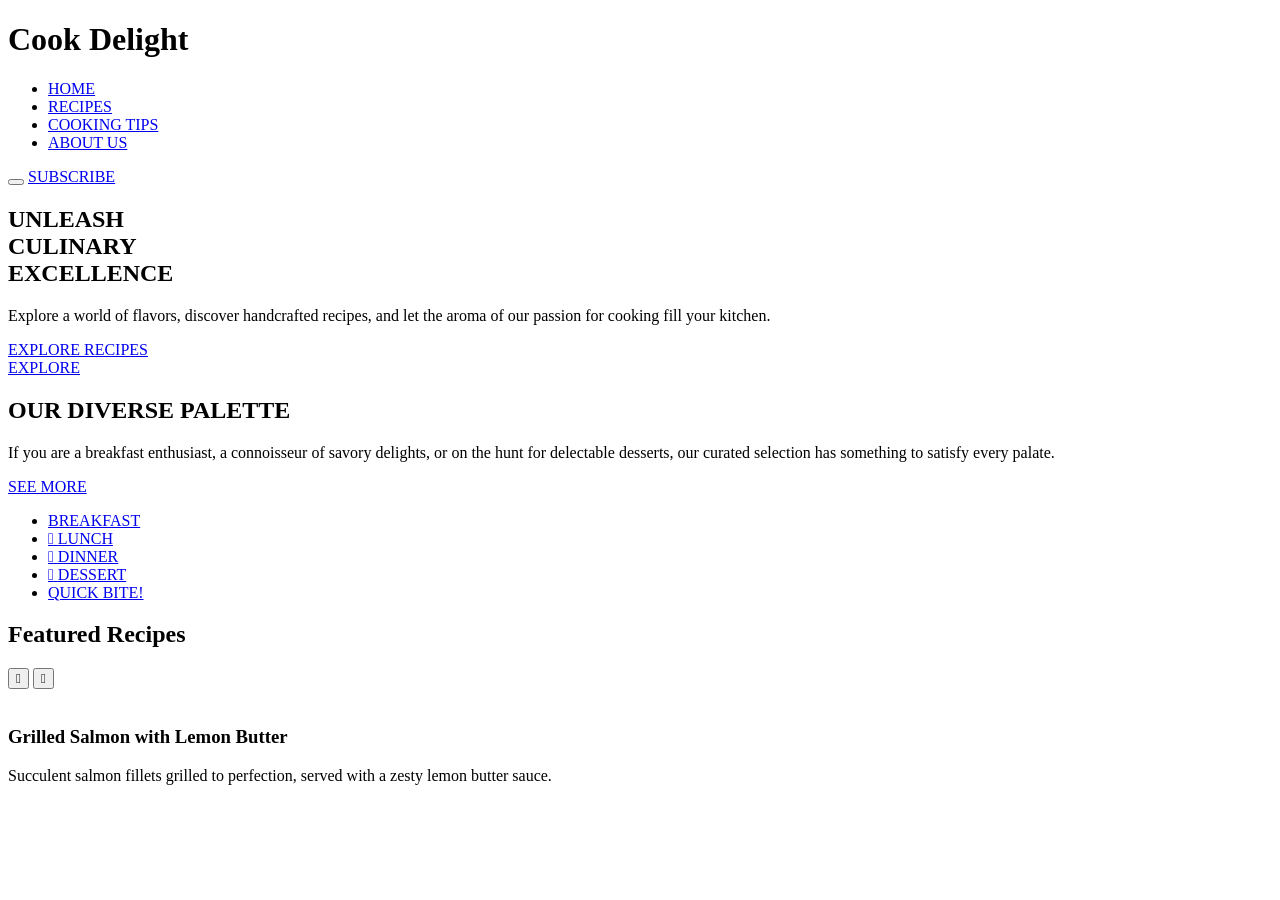
==== Buoi3/btvn3/index.html @ 0aa3905b "BTVN2" ====
<!DOCTYPE html>
<html lang="en">
<head>
    <meta charset="UTF-8">
    <meta name="viewport" content="width=device-width, initial-scale=1.0">
    <title>Document</title>
    <link rel="stylesheet" href="https://cdnjs.cloudflare.com/ajax/libs/font-awesome/5.15.4/css/all.min.css" />
    <link rel="stylesheet" href="btvn.css">
</head>
<body>

    <header>
        <div class="header">
            <h1>Cook Delight</h1>
        </div> 

        <div class="menu">
        <ul>
            <li><a href="#">HOME</a></li>
            <li><a href="#">RECIPES</a></li>
            <li><a href="#">COOKING TIPS</a></li>
            <li><a href="#">ABOUT US</a></li>
        </ul>
        </div>

        <div class="look">
            <div class="look for">
                <button class="look1" aria-label="Search">
                    <i class="fa-solid fa-magnifying-glass"></i>
                </button>
            <a href="#" class="look2">SUBSCRIBE</a>
        </div>
    </header>
    
    <main>

    <section class="banner">
        <div class="content">
            <h1> 
                UNLEASH<br>
                CULINARY<br>
                EXCELLENCE
            </h1>

            <p>Explore a world of flavors, discover handcrafted recipes, and let the aroma of our passion for cooking fill your kitchen.</p>

            <a href="#">EXPLORE RECIPES</a>
        </div> 
    </section>

    <section class="categories">
        <div class="categories_left">
            <a href="#">EXPLORE</a>

            <h1>OUR DIVERSE PALETTE</h1>

            <p>If you are a breakfast enthusiast, a connoisseur of savory delights, or on the hunt for delectable desserts, our curated selection has something to satisfy every palate.</p>

            <a href="#">SEE MORE</a>
        </div>

        <div class="categories_right">
            <ul>
                <li class="list">
                    <a href="#">
                        <i class="fa-solid fa-mug-saucer"></i>
                        <span class="category__name">BREAKFAST</span>
                    </a></li>
                <li class="list">
                    <a href="#">
                        <i class="fa-solid fa-utensils"></i>
                        <span class="category__name">LUNCH</span>
                    </a></li>
                <li class="list">
                    <a href="#">
                        <i class="fa-solid fa-hotdog"></i>
                        <span class="category__name">DINNER</span>
                    </a></li>
                <li class="list">
                    <a href="#">
                        <i class="fa-solid fa-stroopwafel"></i>
                        <span class="category__name">DESSERT</span>
                    </a></li>
                <li class="list">
                    <a href="#">
                        <i class="fa-solid fa-truck-fast"></i>
                        <span class="category__name">QUICK BITE!</span>
                    </a></li>
            </ul>
        </div>
    </section>

    <section class="featured">
        <div class="title">
            <h2>Featured Recipes</h2>

            <div class="arrow">
                 <button class="featured__arrow">
                <i class="fa-solid fa-arrow-left"></i>
            </button>

                <button class="featured__arrow">
                <i class="fa-solid fa-arrow-right"></i>
                </button>
            </div>
        </div>

        <div class="dish">
            <article class="dish1">
                <img src="images/dish1.jpg" alt="">
                <h3>Grilled Salmon with Lemon Butter</h3>
                <p>Succulent salmon fillets grilled to perfection, served with a zesty lemon butter sauce.</p>
            </article>
        </div>
    </section>
    </main>
    
        
   
        

        

        
            
       
</body>
</html>
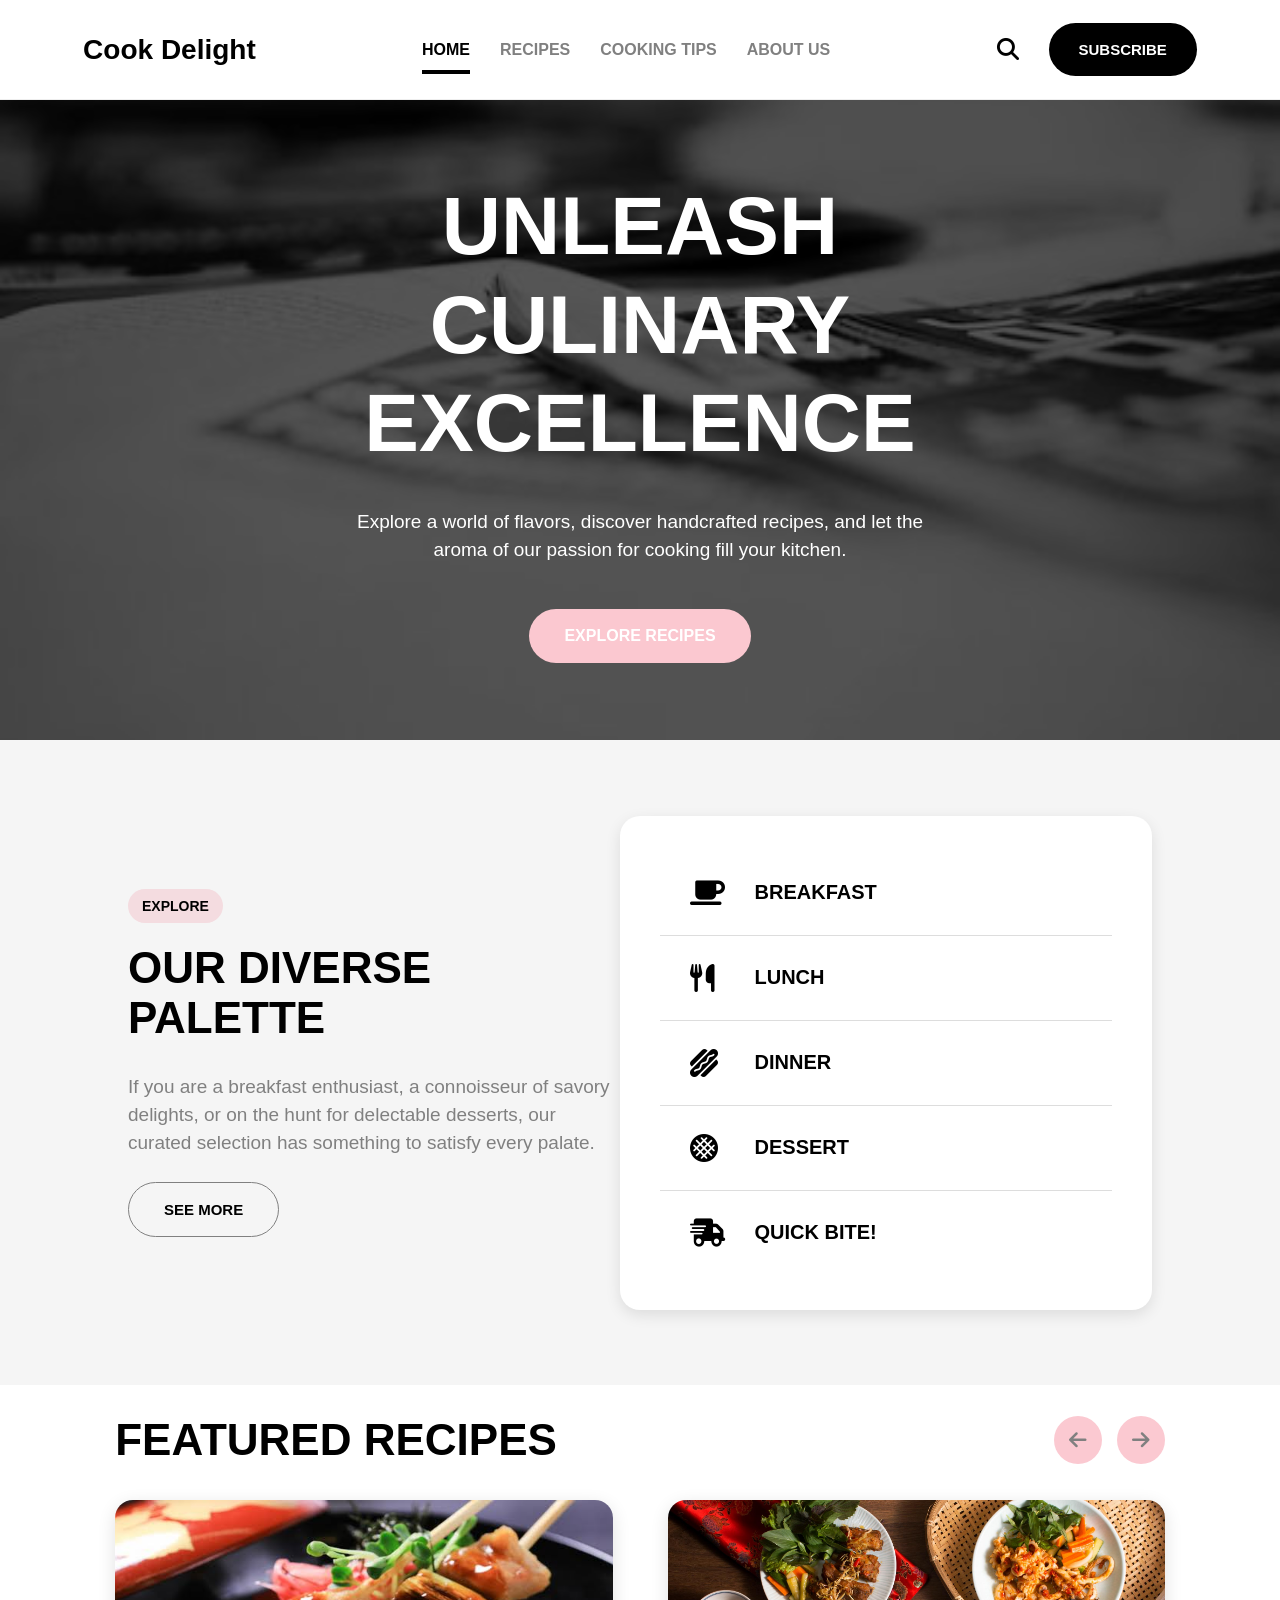
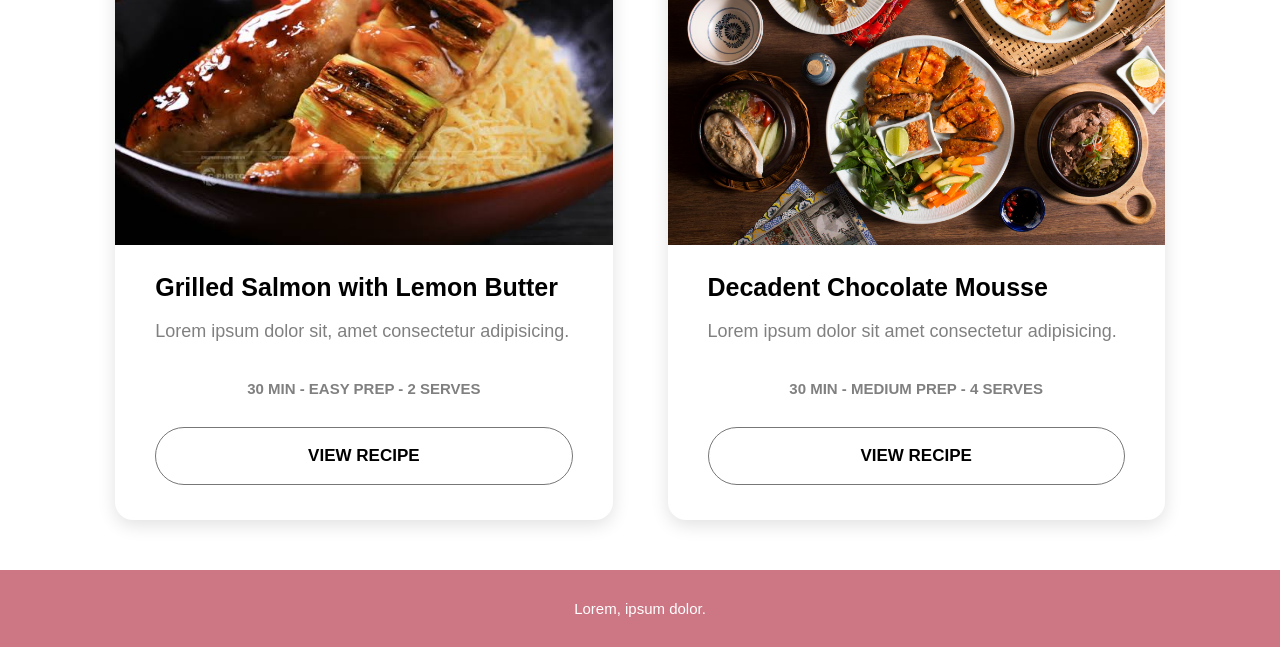
==== commit 4887990f: "Hoan thanh BTVN 3" ====
--- a/Buoi3/btvn3/index.html
+++ b/Buoi3/btvn3/index.html
@@ -4,7 +4,7 @@
     <meta charset="UTF-8">
     <meta name="viewport" content="width=device-width, initial-scale=1.0">
     <title>Document</title>
-    <link rel="stylesheet" href="https://cdnjs.cloudflare.com/ajax/libs/font-awesome/5.15.4/css/all.min.css" />
+    <link rel="stylesheet" href="https://cdnjs.cloudflare.com/ajax/libs/font-awesome/6.4.0/css/all.min.css">
     <link rel="stylesheet" href="btvn.css">
 </head>
 <body>
@@ -35,6 +35,7 @@
     <main>
 
     <section class="banner">
+        <img src="images.jpg">
         <div class="content">
             <h1> 
                 UNLEASH<br>
@@ -107,22 +108,48 @@
 
         <div class="dish">
             <article class="dish1">
-                <img src="images/dish1.jpg" alt="">
+                <img src="anh1.jpg">
                 <h3>Grilled Salmon with Lemon Butter</h3>
-                <p>Succulent salmon fillets grilled to perfection, served with a zesty lemon butter sauce.</p>
+                <p>Lorem ipsum dolor sit, amet consectetur adipisicing.
+                </p>
+                <div class="dish_info">
+                        30 MIN - EASY PREP - 2 SERVES
+                        
+                </div>
+                    <a href="#" class="view_recipe">
+                        VIEW RECIPE
+                    </a>
+            </article>
+
+            <article class="dish1">
+                <img src="anh2.jpg">
+
+                <div class="dish_content">
+                    <h3>Decadent Chocolate Mousse</h3>
+
+                    <p>
+                        Lorem ipsum dolor sit amet consectetur adipisicing.
+                    </p>
+
+                    <div class="dish_info">
+                        30 MIN - MEDIUM PREP - 4 SERVES
+                    </div>
+
+                    <a href="#" class="view_recipe">
+                        VIEW RECIPE
+                    </a>
+                </div>
             </article>
         </div>
+
+        </div>
     </section>
+
     </main>
-    
-        
-   
-        
 
-        
+    <footer>
+        <p>Lorem, ipsum dolor.</p>
+    </footer>
 
-        
-            
-       
 </body>
 </html>
--- a/Buoi3/btvn3/btvn.css
+++ b/Buoi3/btvn3/btvn.css
@@ -0,0 +1,365 @@
+
+* {
+    margin: 0;
+    padding: 0;
+    box-sizing: border-box;
+}
+
+body {
+    font-family: Arial, sans-serif;
+    color: black;
+    background-color: white;
+}
+
+header {
+    width: 100%;
+    height: 100px;
+    display: flex;
+    align-items: center;
+    justify-content: space-around;
+    background-color: white;
+    border-bottom: 1px solid #eee;
+    position: sticky;
+    top: 0;
+    z-index: 100;
+}
+
+.header h1 {
+    font-size: 28px;
+    font-weight: bold;
+}
+
+.menu ul {
+    display: flex;
+    list-style: none;
+    gap: 30px;
+}
+
+.menu ul li a {
+    text-decoration: none;
+    color: gray;
+    font-size: 16px;
+    font-weight: bold;
+}
+
+.menu ul li:first-child a {
+    color: black;
+    border-bottom: 4px solid black;
+    padding-bottom: 12px;
+}
+
+.menu ul li a:hover {
+    color: rgb(149, 144, 144);
+}
+
+.look {
+    display: flex;
+    align-items: center;
+    gap: 30px;
+}
+
+.look1 {
+    border: none;
+    background: none;
+    font-size: 22px;
+    cursor: pointer;
+}
+
+.look1:hover {
+    color: pink;
+}
+
+.look2 {
+    text-decoration: none;
+    background-color: black;
+    color: white;
+    padding: 18px 30px;
+    border-radius: 40px;
+    font-size: 15px;
+    font-weight: bold;
+}
+
+.look2:hover {
+    background-color: pink;
+    color: white;
+}
+
+.banner {
+    width: 100%;
+    height: 640px;
+    position: relative;
+    display: flex;
+    align-items: center;
+    justify-content: center;
+    text-align: center;
+    overflow: hidden;
+}
+
+.banner img {
+    width: 100%;
+    height: 100%;
+    object-fit: cover;
+    position: absolute;
+    top: 0;
+    left: 0;
+    filter: brightness(35%);
+}
+
+.content {
+    position: relative;
+    z-index: 1;
+    width: 600px;
+    color: white;
+}
+
+.content h1 {
+    font-size: 82px;
+    line-height: 1.2;
+    font-weight: bold;
+    margin-bottom: 35px;
+}
+
+.content p {
+    font-size: 19px;
+    line-height: 28px;
+    margin-bottom: 45px;
+}
+
+.content a {
+    display: inline-block;
+    text-decoration: none;
+    background-color: rgb(251, 200, 208);
+    color: white;
+    padding: 18px 35px;
+    border-radius: 35px;
+    font-size: 16px;
+    font-weight: bold;
+}
+
+.content a:hover {
+    background-color: white;
+    color: pink;
+}
+
+.categories {
+    width: 100%;
+    height: 645px;
+    background-color: #f5f5f5;
+    display: flex;
+    align-items: center;
+    justify-content: space-evenly;
+    padding: 50px 10%;
+}
+
+.categories_left {
+    width: 48%;
+}
+
+.categories_left a:first-child {
+    display: inline-block;
+    text-decoration: none;
+    color: black;
+    background-color: rgb(244, 220, 224);
+    padding: 9px 14px;
+    border-radius: 25px;
+    font-size: 14px;
+    font-weight: bold;
+    margin-bottom: 20px;
+}
+
+.categories_left h1 {
+    font-size: 44px;
+    margin-bottom: 30px;
+}
+
+.categories_left p {
+    color: gray;
+    font-size: 19px;
+    line-height: 28px;
+    margin-bottom: 25px;
+}
+
+.categories_left a:last-child {
+    display: inline-block;
+    text-decoration: none;
+    color: black;
+    border: 1px solid gray;
+    padding: 18px 35px;
+    border-radius: 35px;
+    font-size: 15px;
+    font-weight: bold;
+}
+
+.categories_left a:last-child:hover {
+    background-color: pink;
+    color: white;
+}
+
+.categories_right {
+    width: 52%;
+    background-color: white;
+    padding: 35px 40px;
+    border-radius: 20px;
+    box-shadow: 0 5px 15px rgba(0, 0, 0, 0.1);
+}
+
+.categories_right ul {
+    list-style: none;
+}
+
+.categories_right ul li {
+    border-bottom: 1px solid #ddd;
+    padding: 28px 30px;
+}
+
+.categories_right ul li:last-child {
+    border-bottom: none;
+}
+
+.categories_right ul li a {
+    display: flex;
+    align-items: center;
+    text-decoration: none;
+    color: black;
+}
+
+.categories_right ul li i {
+    font-size: 28px;
+    width: 65px;
+    color: black;
+}
+
+.category__name {
+    font-size: 20px;
+    font-weight: bold;
+}
+
+.categories_right ul li a:hover {
+    color: gray;
+}
+
+.categories_right ul li a:hover i {
+    color: gray;
+}
+
+.featured {
+    width: 100%;
+    padding: 30px 9% 50px;
+    background-color: white;
+}
+
+.title {
+    display: flex;
+    align-items: center;
+    justify-content: space-between;
+    margin-bottom: 35px;
+}
+
+.title h2 {
+    font-size: 44px;
+    text-transform: uppercase;
+}
+
+.arrow {
+    display: flex;
+    gap: 15px;
+}
+
+.featured__arrow {
+    width: 48px;
+    height: 48px;
+    border: none;
+    border-radius: 50%;
+    background-color: rgb(251, 201, 209);
+    font-size: 20px;
+    color: gray;
+    cursor: pointer;
+}
+
+.featured__arrow:hover {
+    background-color: rgb(246, 231, 234);
+    color: white;
+}
+
+.dish {
+    display: flex;
+    justify-content: space-between;
+    gap: 55px;
+}
+
+.dish1 {
+    width: 50%;
+    background-color: white;
+    border-radius: 18px;
+    overflow: hidden;
+    box-shadow: 0 5px 18px rgba(0, 0, 0, 0.12);
+    padding-bottom: 35px;
+}
+
+.dish1 img {
+    width: 100%;
+    height: 345px;
+    object-fit: cover;
+    display: block;
+}
+
+.dish1 h3 {
+    font-size: 25px;
+    margin: 28px 40px 15px;
+}
+
+.dish1 p {
+    font-size: 18px;
+    line-height: 28px;
+    color: grey;
+    margin: 0 40px 35px;
+}
+
+
+.dish_info {
+    display: block;
+    white-space: nowrap;
+    margin: 0 20px 30px;
+    color: grey;
+    font-size: 15px;
+    font-weight: bold;
+    text-align: center;
+}
+
+.dish_info span {
+    display: inline-block;
+}
+
+.dish_info i {
+    font-size: 14px;
+}
+
+.view_recipe {
+    display: block;
+    text-align: center;
+    text-decoration: none;
+    color: black;
+    border: 1px solid #777;
+    border-radius: 35px;
+    padding: 18px;
+    margin: 0 40px;
+    font-size: 17px;
+    font-weight: bold;
+}
+
+.view_recipe:hover {
+    background-color: pink;
+    color: white;
+}
+
+footer {
+    width: 100%;
+    background-color: rgb(205, 118, 132);
+    color: white;
+    text-align: center;
+    padding: 30px;
+    font-size: 15px;
+}
+
+
+
